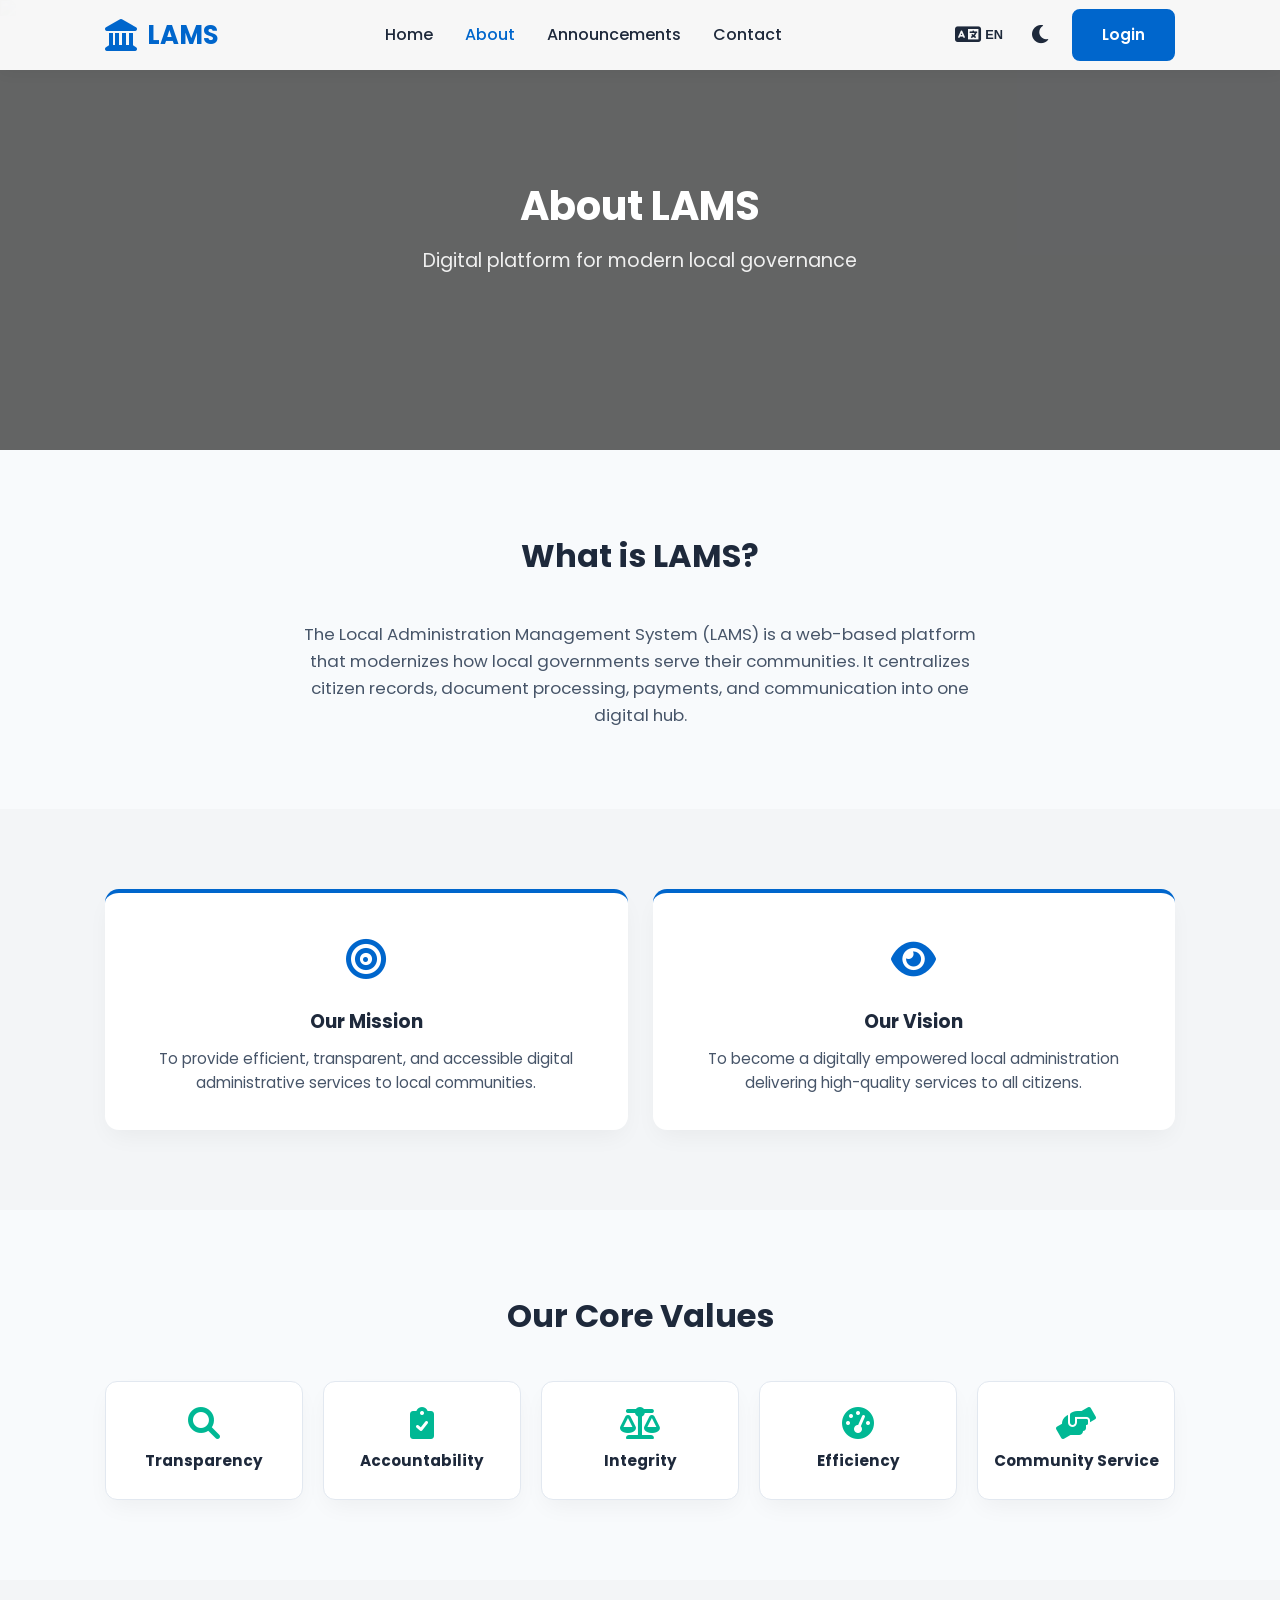
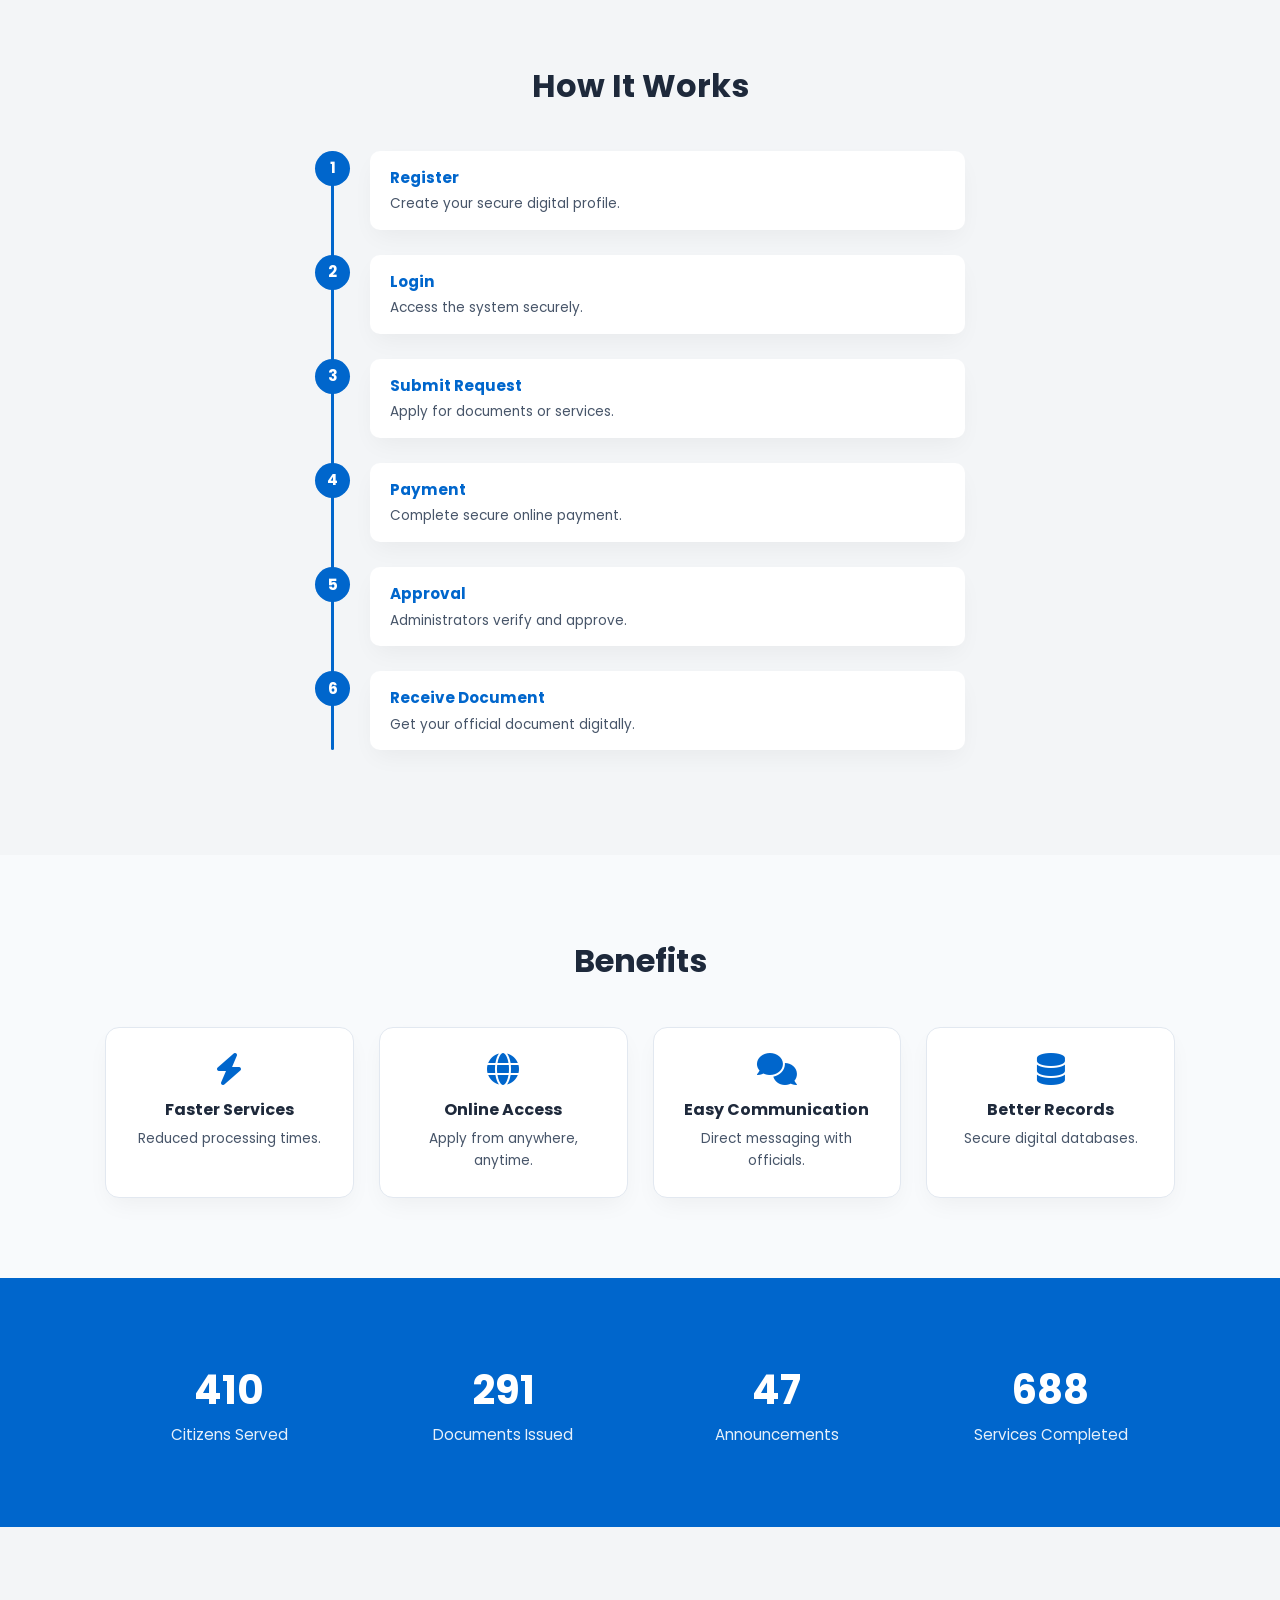
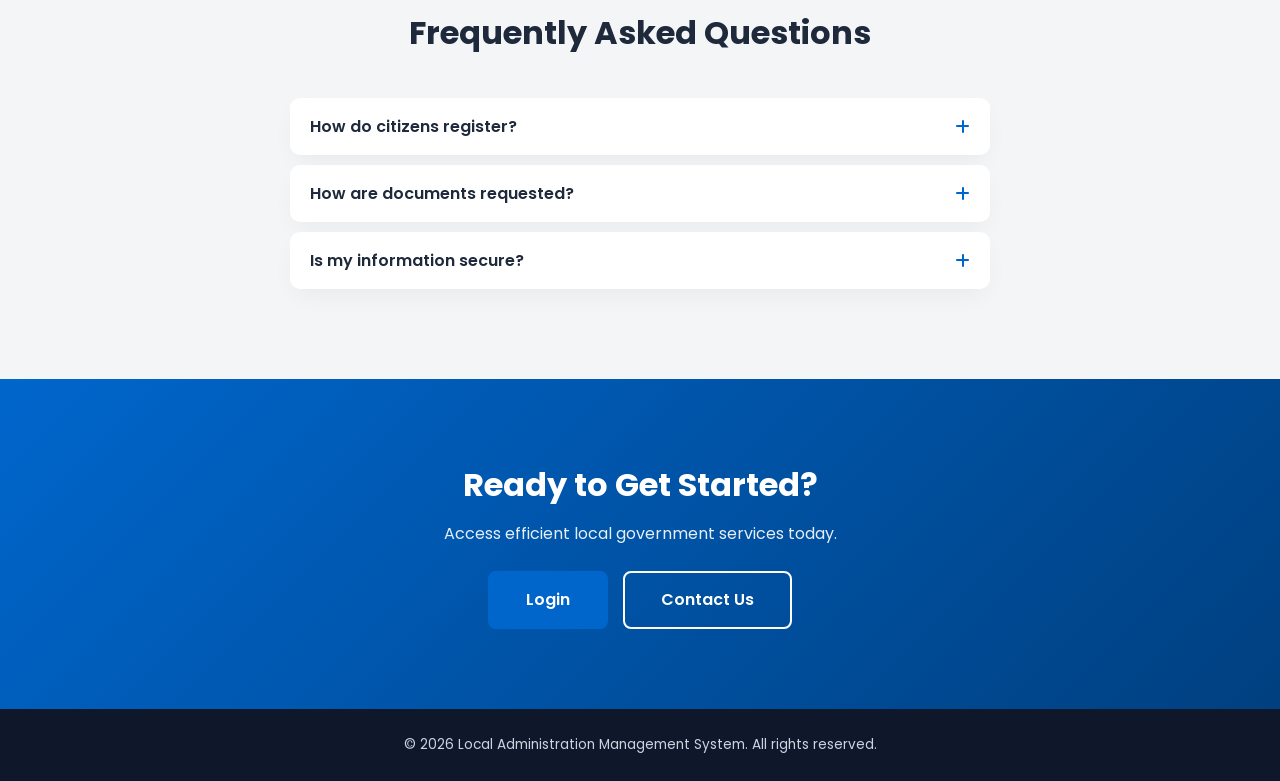
==== about.html @ 16b552a6 "Initial commit" ====
<!DOCTYPE html>
<html lang="en">
<head>
  <meta charset="UTF-8">
  <meta name="viewport" content="width=device-width, initial-scale=1.0, viewport-fit=cover">
  <meta name="description" content="About LAMS - Local Administration Management System.">
  <title>About Us | LAMS</title>
  <link rel="preconnect" href="https://fonts.googleapis.com">
  <link rel="preconnect" href="https://fonts.gstatic.com" crossorigin>
  <link href="https://fonts.googleapis.com/css2?family=Poppins:wght@300;400;500;600;700&display=swap" rel="stylesheet">
  <link rel="stylesheet" href="https://cdnjs.cloudflare.com/ajax/libs/font-awesome/6.0.0-beta3/css/all.min.css">
  <link rel="stylesheet" href="css/about.css">
</head>
<body>
  <!-- Navbar -->
  <header class="navbar" id="navbar">
    <div class="container nav-container">
      <a href="index.html" class="logo">
        <i class="fas fa-landmark"></i>
        <span>LAMS</span>
      </a>
      <button class="hamburger" id="hamburger" aria-label="Toggle menu">
        <span class="hamburger-line"></span>
        <span class="hamburger-line"></span>
        <span class="hamburger-line"></span>
      </button>
      <nav class="nav-menu" id="navMenu">
        <ul class="nav-list">
          <li><a href="index.html" class="nav-link">Home</a></li>
          <li><a href="about.html" class="nav-link active">About</a></li>
          <li><a href="announce.html" class="nav-link">Announcements</a></li>
          <li><a href="contact.html" class="nav-link">Contact</a></li>
          <li class="mobile-only"><a href="login.html" class="btn btn-primary mobile-login-btn">Login</a></li>
        </ul>
      </nav>
      <div class="nav-actions">
        <button id="languageToggle" class="icon-btn" title="Switch Language">
          <i class="fas fa-language"></i>
          <span class="lang-text">EN</span>
        </button>
        <button id="themeToggle" class="icon-btn" title="Toggle Theme">
          <i class="fas fa-moon"></i>
        </button>
        <a href="login.html" class="btn btn-primary desktop-login-btn">Login</a>
      </div>
    </div>
  </header>
  <div class="menu-overlay" id="menuOverlay"></div>

  <main>
    <!-- Hero Section -->
    <section class="about-hero">
      <!-- CHANGE IMAGE HERE: Edit the src below -->
      <img src="https://images.unsplash.com/photo-1454165804606-c3d57bc86b40?ixlib=rb-4.0.3&auto=format&fit=crop&w=1350&q=80" alt="Administration office" class="hero-bg-image">
      <div class="hero-overlay"></div>
      <div class="hero-content">
        <h1 class="hero-title">About LAMS</h1>
        <p class="hero-subtitle">Digital platform for modern local governance</p>
      </div>
    </section>

    <!-- About System -->
    <section class="about-system section-padding">
      <div class="container">
        <div class="section-header">
          <h2>What is LAMS?</h2>
        </div>
        <div class="about-content">
          <p>The Local Administration Management System (LAMS) is a web-based platform that modernizes how local governments serve their communities. It centralizes citizen records, document processing, payments, and communication into one digital hub.</p>
        </div>
      </div>
    </section>

    <!-- Mission & Vision -->
    <section class="mission-vision section-padding bg-light">
      <div class="container mission-vision-grid">
        <div class="mv-card">
          <div class="mv-icon"><i class="fas fa-bullseye"></i></div>
          <h3>Our Mission</h3>
          <p>To provide efficient, transparent, and accessible digital administrative services to local communities.</p>
        </div>
        <div class="mv-card">
          <div class="mv-icon"><i class="fas fa-eye"></i></div>
          <h3>Our Vision</h3>
          <p>To become a digitally empowered local administration delivering high-quality services to all citizens.</p>
        </div>
      </div>
    </section>

    <!-- Core Values -->
    <section class="core-values section-padding">
      <div class="container">
        <div class="section-header">
          <h2>Our Core Values</h2>
        </div>
        <div class="values-grid">
          <div class="value-card">
            <i class="fas fa-search"></i>
            <h3>Transparency</h3>
          </div>
          <div class="value-card">
            <i class="fas fa-clipboard-check"></i>
            <h3>Accountability</h3>
          </div>
          <div class="value-card">
            <i class="fas fa-balance-scale"></i>
            <h3>Integrity</h3>
          </div>
          <div class="value-card">
            <i class="fas fa-tachometer-alt"></i>
            <h3>Efficiency</h3>
          </div>
          <div class="value-card">
            <i class="fas fa-hands-helping"></i>
            <h3>Community Service</h3>
          </div>
        </div>
      </div>
    </section>

    <!-- How It Works -->
    <section class="how-it-works section-padding bg-light">
      <div class="container">
        <div class="section-header">
          <h2>How It Works</h2>
        </div>
        <div class="timeline">
          <div class="timeline-item">
            <div class="timeline-number">1</div>
            <div class="timeline-content"><h3>Register</h3><p>Create your secure digital profile.</p></div>
          </div>
          <div class="timeline-item">
            <div class="timeline-number">2</div>
            <div class="timeline-content"><h3>Login</h3><p>Access the system securely.</p></div>
          </div>
          <div class="timeline-item">
            <div class="timeline-number">3</div>
            <div class="timeline-content"><h3>Submit Request</h3><p>Apply for documents or services.</p></div>
          </div>
          <div class="timeline-item">
            <div class="timeline-number">4</div>
            <div class="timeline-content"><h3>Payment</h3><p>Complete secure online payment.</p></div>
          </div>
          <div class="timeline-item">
            <div class="timeline-number">5</div>
            <div class="timeline-content"><h3>Approval</h3><p>Administrators verify and approve.</p></div>
          </div>
          <div class="timeline-item">
            <div class="timeline-number">6</div>
            <div class="timeline-content"><h3>Receive Document</h3><p>Get your official document digitally.</p></div>
          </div>
        </div>
      </div>
    </section>

    <!-- Benefits -->
    <section class="benefits section-padding">
      <div class="container">
        <div class="section-header">
          <h2>Benefits</h2>
        </div>
        <div class="benefits-grid">
          <div class="benefit-card">
            <i class="fas fa-bolt"></i>
            <h3>Faster Services</h3>
            <p>Reduced processing times.</p>
          </div>
          <div class="benefit-card">
            <i class="fas fa-globe"></i>
            <h3>Online Access</h3>
            <p>Apply from anywhere, anytime.</p>
          </div>
          <div class="benefit-card">
            <i class="fas fa-comments"></i>
            <h3>Easy Communication</h3>
            <p>Direct messaging with officials.</p>
          </div>
          <div class="benefit-card">
            <i class="fas fa-database"></i>
            <h3>Better Records</h3>
            <p>Secure digital databases.</p>
          </div>
        </div>
      </div>
    </section>

    <!-- Stats -->
    <section class="stats section-padding">
      <div class="container">
        <div class="stats-grid">
          <div class="stat-item">
            <span class="stat-number" data-target="1250">0</span>
            <span class="stat-label">Citizens Served</span>
          </div>
          <div class="stat-item">
            <span class="stat-number" data-target="890">0</span>
            <span class="stat-label">Documents Issued</span>
          </div>
          <div class="stat-item">
            <span class="stat-number" data-target="145">0</span>
            <span class="stat-label">Announcements</span>
          </div>
          <div class="stat-item">
            <span class="stat-number" data-target="2100">0</span>
            <span class="stat-label">Services Completed</span>
          </div>
        </div>
      </div>
    </section>

    <!-- FAQ -->
    <section class="faq section-padding bg-light">
      <div class="container">
        <div class="section-header">
          <h2>Frequently Asked Questions</h2>
        </div>
        <div class="faq-list">
          <div class="faq-item">
            <button class="faq-question" aria-expanded="false">
              <span>How do citizens register?</span>
              <i class="fas fa-plus"></i>
            </button>
            <div class="faq-answer">
              <p>Register online through the LAMS portal with your national ID and create a secure account.</p>
            </div>
          </div>
          <div class="faq-item">
            <button class="faq-question" aria-expanded="false">
              <span>How are documents requested?</span>
              <i class="fas fa-plus"></i>
            </button>
            <div class="faq-answer">
              <p>Submit requests through online forms. Select document type, fill details, and submit for processing.</p>
            </div>
          </div>
          <div class="faq-item">
            <button class="faq-question" aria-expanded="false">
              <span>Is my information secure?</span>
              <i class="fas fa-plus"></i>
            </button>
            <div class="faq-answer">
              <p>Yes. LAMS uses enterprise-grade encryption and secure authentication to protect all data.</p>
            </div>
          </div>
        </div>
      </div>
    </section>

    <!-- CTA -->
    <section class="cta section-padding">
      <div class="container cta-content">
        <h2>Ready to Get Started?</h2>
        <p>Access efficient local government services today.</p>
        <div class="cta-buttons">
          <a href="login.html" class="btn btn-primary btn-lg">Login</a>
          <a href="contact.html" class="btn btn-outline-white btn-lg">Contact Us</a>
        </div>
      </div>
    </section>
  </main>

  <!-- Footer -->
  <footer class="footer">
    <div class="container footer-bottom">
      <p>&copy; <span id="year"></span> Local Administration Management System. All rights reserved.</p>
    </div>
  </footer>

  <button id="backToTop" class="back-to-top"><i class="fas fa-arrow-up"></i></button>

  <script src="js/about.js"></script>
</body>
</html>
---- css/about.css ----
/* about.css */
:root {
  --primary-color: #0066cc;
  --secondary-color: #004080;
  --accent-color: #00b894;
  --background: #f8fafc;
  --text-color: #1e293b;
  --text-light: #475569;
  --white: #ffffff;
  --card-bg: #ffffff;
  --card-shadow: 0 10px 25px -5px rgba(0, 0, 0, 0.05);
  --border-color: #e2e8f0;
  --navbar-bg: rgba(255, 255, 255, 0.95);
  --footer-bg: #0f172a;
  --footer-text: #cbd5e1;
  --hero-overlay: rgba(0, 0, 0, 0.6);
  --transition: all 0.3s ease;
}

body.dark-mode {
  --primary-color: #3399ff;
  --secondary-color: #1a73e8;
  --accent-color: #00b894;
  --background: #0f172a;
  --text-color: #f1f5f9;
  --text-light: #cbd5e1;
  --white: #1e293b;
  --card-bg: #1e293b;
  --card-shadow: 0 10px 25px -5px rgba(0, 0, 0, 0.4);
  --border-color: #334155;
  --navbar-bg: rgba(15, 23, 42, 0.95);
  --footer-bg: #020617;
  --footer-text: #94a3b8;
  --hero-overlay: rgba(0, 0, 0, 0.75);
}

* { margin: 0; padding: 0; box-sizing: border-box; }
html { scroll-behavior: smooth; }
body { font-family: 'Poppins', sans-serif; background: var(--background); color: var(--text-color); line-height: 1.6; transition: background 0.3s, color 0.3s; }
.container { width: 90%; max-width: 1100px; margin: 0 auto; padding: 0 15px; }
.section-padding { padding: 80px 0; }
.bg-light { background: rgba(0,0,0,0.02); }
body.dark-mode .bg-light { background: rgba(255,255,255,0.02); }
a { text-decoration: none; color: inherit; }
ul { list-style: none; }

/* Buttons */
.btn { display: inline-block; padding: 12px 28px; border-radius: 8px; font-weight: 600; font-size: 0.95rem; transition: var(--transition); cursor: pointer; border: 2px solid transparent; }
.btn-primary { background: var(--primary-color); color: #fff; border-color: var(--primary-color); }
.btn-primary:hover { background: var(--secondary-color); border-color: var(--secondary-color); transform: translateY(-2px); box-shadow: 0 8px 20px rgba(0,102,204,0.4); }
.btn-outline-white { background: transparent; color: #fff; border-color: #fff; }
.btn-outline-white:hover { background: #fff; color: var(--primary-color); transform: translateY(-2px); }
.btn-lg { padding: 14px 36px; font-size: 1rem; }
.icon-btn { background: transparent; border: none; color: var(--text-color); font-size: 1.3rem; cursor: pointer; padding: 8px; border-radius: 50%; display: flex; align-items: center; justify-content: center; transition: var(--transition); }
.icon-btn:hover { background: rgba(0,0,0,0.05); }
body.dark-mode .icon-btn:hover { background: rgba(255,255,255,0.1); }

/* Navbar */
.navbar { position: fixed; top: 0; left: 0; width: 100%; background: var(--navbar-bg); backdrop-filter: blur(10px); box-shadow: 0 2px 15px rgba(0,0,0,0.05); z-index: 1000; transition: var(--transition); }
.navbar.scrolled { box-shadow: 0 4px 20px rgba(0,0,0,0.1); }
.nav-container { display: flex; align-items: center; justify-content: space-between; height: 70px; }
.logo { display: flex; align-items: center; gap: 10px; font-size: 1.6rem; font-weight: 700; color: var(--primary-color); z-index: 1001; }
.logo i { font-size: 2rem; }
.nav-menu .nav-list { display: flex; gap: 32px; align-items: center; }
.nav-link { font-weight: 500; color: var(--text-color); padding: 5px 0; transition: color 0.2s; }
.nav-link:hover, .nav-link.active { color: var(--primary-color); }
.nav-actions { display: flex; align-items: center; gap: 12px; }
.desktop-login-btn { display: inline-block; }
.mobile-only { display: none; }
.lang-text { font-size: 0.8rem; font-weight: 600; margin-left: 4px; }

/* Hamburger */
.hamburger { display: none; flex-direction: column; justify-content: center; align-items: center; width: 40px; height: 40px; background: transparent; border: none; cursor: pointer; padding: 8px; z-index: 1001; position: relative; }
.hamburger-line { display: block; width: 24px; height: 3px; background: var(--text-color); border-radius: 3px; transition: all 0.3s ease-in-out; position: absolute; }
.hamburger-line:nth-child(1) { transform: translateY(-8px); }
.hamburger-line:nth-child(2) { transform: translateY(0); }
.hamburger-line:nth-child(3) { transform: translateY(8px); }
.hamburger.active .hamburger-line:nth-child(1) { transform: translateY(0) rotate(45deg); }
.hamburger.active .hamburger-line:nth-child(2) { opacity: 0; }
.hamburger.active .hamburger-line:nth-child(3) { transform: translateY(0) rotate(-45deg); }
.menu-overlay { position: fixed; top: 0; left: 0; width: 100%; height: 100%; background: rgba(0,0,0,0.5); z-index: 998; opacity: 0; visibility: hidden; transition: all 0.3s; }
.menu-overlay.active { opacity: 1; visibility: visible; }

/* Hero */
.about-hero { height: 50vh; min-height: 350px; position: relative; display: flex; align-items: center; justify-content: center; text-align: center; color: #fff; overflow: hidden; }
.hero-bg-image { position: absolute; top: 0; left: 0; width: 100%; height: 100%; object-fit: cover; object-position: center; z-index: 0; }
.hero-overlay { position: absolute; top: 0; left: 0; width: 100%; height: 100%; background: var(--hero-overlay); z-index: 1; }
.hero-content { position: relative; z-index: 2; max-width: 700px; }
.hero-title { font-size: 2.5rem; font-weight: 700; margin-bottom: 0.5rem; }
.hero-subtitle { font-size: 1.2rem; opacity: 0.9; }

/* Sections */
.section-header { text-align: center; margin-bottom: 40px; }
.section-header h2 { font-size: 2rem; font-weight: 700; }

/* About Content */
.about-content { max-width: 700px; margin: 0 auto; text-align: center; }
.about-content p { color: var(--text-light); font-size: 1.05rem; }

/* Mission & Vision */
.mission-vision-grid { display: grid; grid-template-columns: repeat(auto-fit, minmax(300px, 1fr)); gap: 25px; }
.mv-card { background: var(--card-bg); padding: 35px 25px; border-radius: 14px; box-shadow: var(--card-shadow); text-align: center; transition: var(--transition); border-top: 4px solid var(--primary-color); }
.mv-card:hover { transform: translateY(-6px); }
.mv-icon { font-size: 2.5rem; color: var(--primary-color); margin-bottom: 15px; }
.mv-card h3 { margin-bottom: 10px; }
.mv-card p { color: var(--text-light); font-size: 0.95rem; }

/* Core Values */
.values-grid { display: grid; grid-template-columns: repeat(auto-fit, minmax(180px, 1fr)); gap: 20px; }
.value-card { background: var(--card-bg); padding: 25px 15px; border-radius: 12px; box-shadow: var(--card-shadow); text-align: center; transition: var(--transition); border: 1px solid var(--border-color); }
.value-card:hover { transform: translateY(-5px); border-color: var(--primary-color); }
.value-card i { font-size: 2rem; color: var(--accent-color); margin-bottom: 10px; }
.value-card h3 { font-size: 0.95rem; }

/* Timeline */
.timeline { max-width: 650px; margin: 0 auto; position: relative; padding-left: 35px; }
.timeline::before { content: ''; position: absolute; left: 16px; top: 0; bottom: 0; width: 3px; background: var(--primary-color); border-radius: 3px; }
.timeline-item { position: relative; margin-bottom: 25px; padding-left: 20px; }
.timeline-number { position: absolute; left: -35px; top: 0; width: 35px; height: 35px; background: var(--primary-color); color: #fff; border-radius: 50%; display: flex; align-items: center; justify-content: center; font-weight: 700; font-size: 0.95rem; z-index: 2; }
.timeline-content { background: var(--card-bg); padding: 15px 20px; border-radius: 10px; box-shadow: var(--card-shadow); }
.timeline-content h3 { color: var(--primary-color); font-size: 0.95rem; margin-bottom: 3px; }
.timeline-content p { color: var(--text-light); font-size: 0.85rem; }

/* Benefits */
.benefits-grid { display: grid; grid-template-columns: repeat(auto-fit, minmax(220px, 1fr)); gap: 25px; }
.benefit-card { background: var(--card-bg); padding: 25px 20px; border-radius: 14px; box-shadow: var(--card-shadow); text-align: center; transition: var(--transition); border: 1px solid var(--border-color); }
.benefit-card:hover { transform: translateY(-5px); }
.benefit-card i { font-size: 2rem; color: var(--primary-color); margin-bottom: 12px; }
.benefit-card h3 { margin-bottom: 6px; font-size: 1rem; }
.benefit-card p { color: var(--text-light); font-size: 0.85rem; }

/* Stats */
.stats { background: var(--primary-color); color: #fff; }
.stats-grid { display: grid; grid-template-columns: repeat(auto-fit, minmax(180px, 1fr)); gap: 25px; text-align: center; }
.stat-number { font-size: 2.5rem; font-weight: 700; display: block; }
.stat-label { font-size: 0.95rem; opacity: 0.9; }

/* FAQ */
.faq-list { max-width: 700px; margin: 0 auto; }
.faq-item { margin-bottom: 10px; border-radius: 10px; overflow: hidden; background: var(--card-bg); box-shadow: var(--card-shadow); }
.faq-question { width: 100%; padding: 16px 20px; background: none; border: none; text-align: left; font-size: 1rem; font-weight: 600; color: var(--text-color); cursor: pointer; display: flex; justify-content: space-between; align-items: center; font-family: 'Poppins', sans-serif; }
.faq-question:hover { background: rgba(0,102,204,0.03); }
.faq-question i { color: var(--primary-color); transition: transform 0.3s; }
.faq-question[aria-expanded="true"] i { transform: rotate(45deg); }
.faq-answer { max-height: 0; overflow: hidden; transition: max-height 0.4s, padding 0.4s; }
.faq-answer p { padding: 0 20px 16px; color: var(--text-light); font-size: 0.9rem; }
.faq-item.active .faq-answer { max-height: 200px; }

/* CTA */
.cta { background: linear-gradient(135deg, var(--primary-color), var(--secondary-color)); color: #fff; text-align: center; }
.cta-content h2 { font-size: 2rem; margin-bottom: 10px; }
.cta-content p { margin-bottom: 25px; opacity: 0.9; }
.cta-buttons { display: flex; gap: 15px; justify-content: center; flex-wrap: wrap; }

/* Footer */
.footer { background: var(--footer-bg); color: var(--footer-text); padding: 25px 0; }
.footer-bottom { text-align: center; font-size: 0.85rem; }

/* Back to Top */
.back-to-top { position: fixed; bottom: 30px; right: 30px; background: var(--primary-color); color: #fff; width: 44px; height: 44px; border-radius: 50%; display: flex; align-items: center; justify-content: center; border: none; cursor: pointer; opacity: 0; visibility: hidden; transform: translateY(20px); transition: var(--transition); z-index: 997; box-shadow: 0 4px 15px rgba(0,102,204,0.4); }
.back-to-top.visible { opacity: 1; visibility: visible; transform: translateY(0); }

/* Scroll Reveal */
.scroll-reveal { opacity: 0; transform: translateY(25px); transition: opacity 0.5s, transform 0.5s; }
.scroll-reveal.revealed { opacity: 1; transform: translateY(0); }

/* Responsive */
@media (max-width: 992px) {
  .hamburger { display: flex; }
  .nav-menu { position: fixed; top: 0; right: -100%; width: 280px; max-width: 80%; height: 100vh; background: var(--card-bg); box-shadow: -5px 0 30px rgba(0,0,0,0.15); z-index: 999; transition: right 0.4s; display: flex; flex-direction: column; padding: 90px 25px 25px; overflow-y: auto; }
  .nav-menu.active { right: 0; }
  .nav-menu .nav-list { flex-direction: column; gap: 0; }
  .nav-menu .nav-list li { border-bottom: 1px solid var(--border-color); }
  .nav-link { display: block; padding: 14px 10px; font-size: 1.05rem; }
  .mobile-only { display: block; }
  .mobile-login-btn { width: 100%; text-align: center; margin-top: 10px; }
  .desktop-login-btn { display: none; }
  .hero-title { font-size: 2rem; }
}
@media (max-width: 600px) {
  .nav-menu { width: 100%; max-width: 100%; }
  .hero-title { font-size: 1.7rem; }
  .section-header h2 { font-size: 1.6rem; }
  .section-padding { padding: 60px 0; }
  .about-hero { height: 40vh; min-height: 280px; }
}
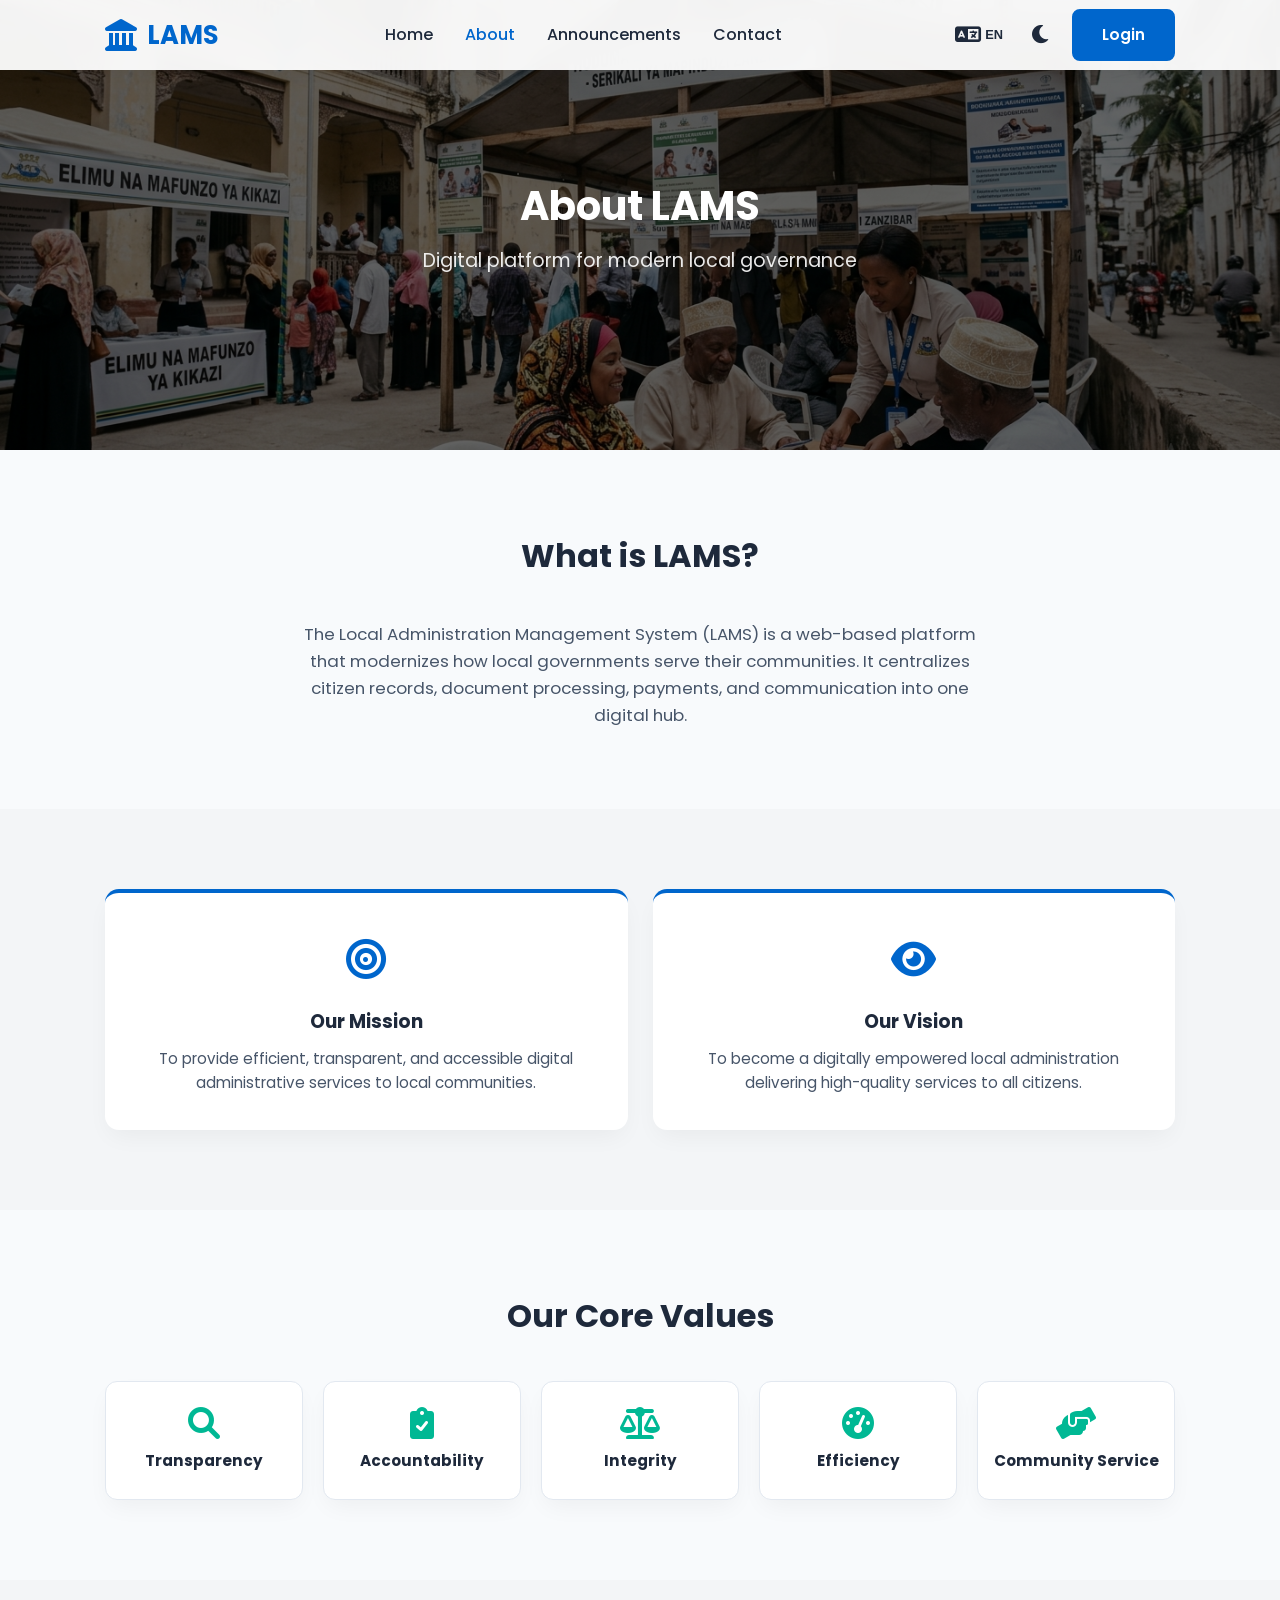
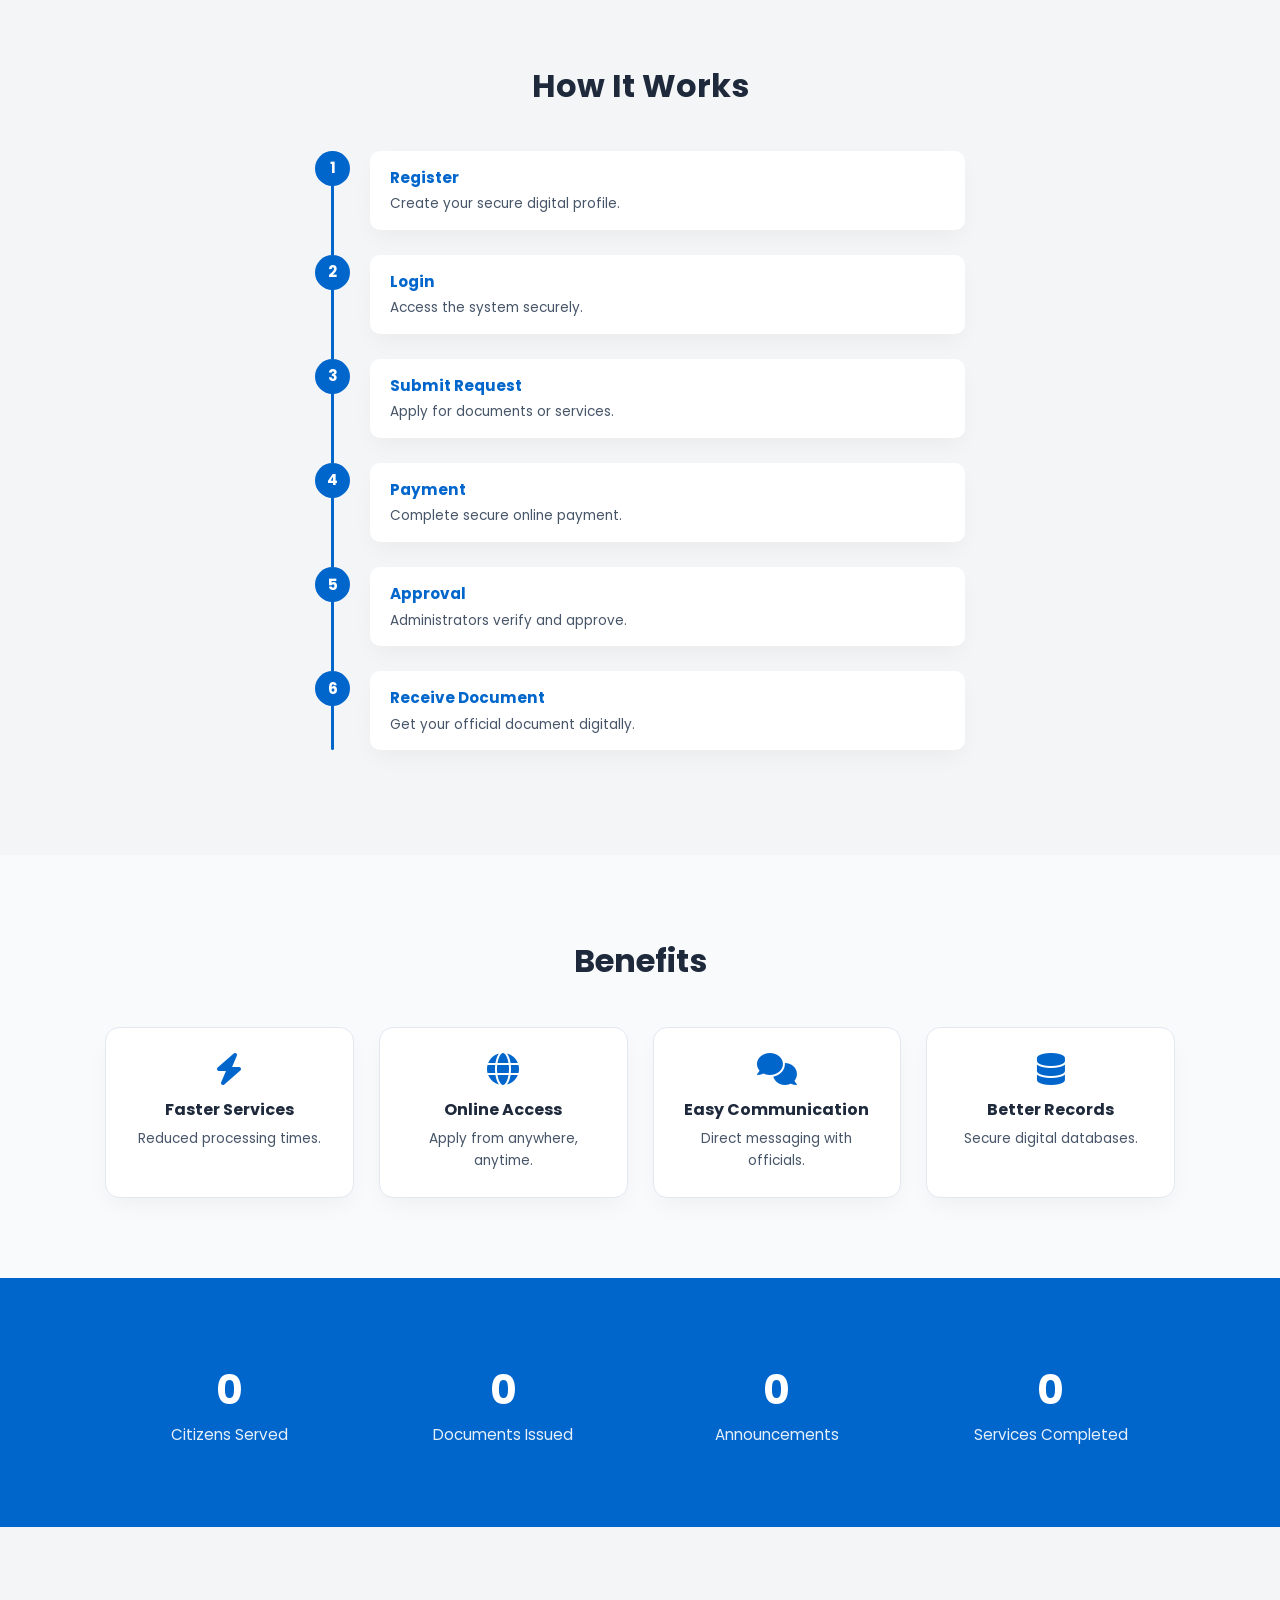
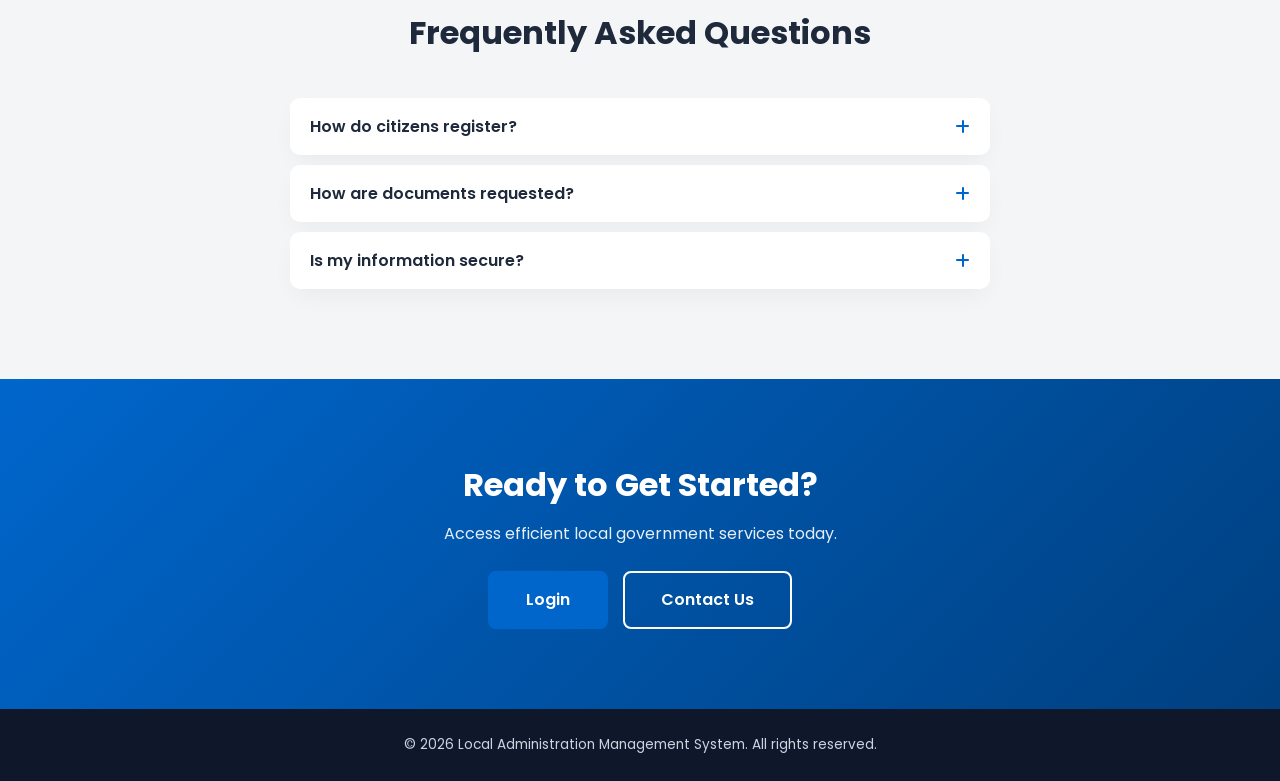
==== commit d8767db3: "project lams" ====
--- a/about.html
+++ b/about.html
@@ -15,9 +15,9 @@
   <!-- Navbar -->
   <header class="navbar" id="navbar">
     <div class="container nav-container">
-      <a href="index.html" class="logo">
+      <a href="index.html" class="logo" id="brandLogo">
         <i class="fas fa-landmark"></i>
-        <span>LAMS</span>
+        <span id="systemNameShort">LAMS</span>
       </a>
       <button class="hamburger" id="hamburger" aria-label="Toggle menu">
         <span class="hamburger-line"></span>
@@ -50,8 +50,7 @@
   <main>
     <!-- Hero Section -->
     <section class="about-hero">
-      <!-- CHANGE IMAGE HERE: Edit the src below -->
-      <img src="https://images.unsplash.com/photo-1454165804606-c3d57bc86b40?ixlib=rb-4.0.3&auto=format&fit=crop&w=1350&q=80" alt="Administration office" class="hero-bg-image">
+      <img src="image/about.png" alt="Administration office" class="hero-bg-image">
       <div class="hero-overlay"></div>
       <div class="hero-content">
         <h1 class="hero-title">About LAMS</h1>
@@ -63,10 +62,10 @@
     <section class="about-system section-padding">
       <div class="container">
         <div class="section-header">
-          <h2>What is LAMS?</h2>
+          <h2 id="aboutTitle">What is LAMS?</h2>
         </div>
         <div class="about-content">
-          <p>The Local Administration Management System (LAMS) is a web-based platform that modernizes how local governments serve their communities. It centralizes citizen records, document processing, payments, and communication into one digital hub.</p>
+          <p id="aboutDescription">The Local Administration Management System (LAMS) is a web-based platform that modernizes how local governments serve their communities. It centralizes citizen records, document processing, payments, and communication into one digital hub.</p>
         </div>
       </div>
     </section>
@@ -77,12 +76,12 @@
         <div class="mv-card">
           <div class="mv-icon"><i class="fas fa-bullseye"></i></div>
           <h3>Our Mission</h3>
-          <p>To provide efficient, transparent, and accessible digital administrative services to local communities.</p>
+          <p id="missionText">To provide efficient, transparent, and accessible digital administrative services to local communities.</p>
         </div>
         <div class="mv-card">
           <div class="mv-icon"><i class="fas fa-eye"></i></div>
           <h3>Our Vision</h3>
-          <p>To become a digitally empowered local administration delivering high-quality services to all citizens.</p>
+          <p id="visionText">To become a digitally empowered local administration delivering high-quality services to all citizens.</p>
         </div>
       </div>
     </section>
@@ -93,7 +92,7 @@
         <div class="section-header">
           <h2>Our Core Values</h2>
         </div>
-        <div class="values-grid">
+        <div class="values-grid" id="valuesGrid">
           <div class="value-card">
             <i class="fas fa-search"></i>
             <h3>Transparency</h3>
@@ -187,21 +186,21 @@
     <!-- Stats -->
     <section class="stats section-padding">
       <div class="container">
-        <div class="stats-grid">
-          <div class="stat-item">
-            <span class="stat-number" data-target="1250">0</span>
+        <div class="stats-grid" id="statsGrid">
+          <div class="stat-item">
+            <span class="stat-number" id="statCitizens">0</span>
             <span class="stat-label">Citizens Served</span>
           </div>
           <div class="stat-item">
-            <span class="stat-number" data-target="890">0</span>
+            <span class="stat-number" id="statDocuments">0</span>
             <span class="stat-label">Documents Issued</span>
           </div>
           <div class="stat-item">
-            <span class="stat-number" data-target="145">0</span>
+            <span class="stat-number" id="statAnnouncements">0</span>
             <span class="stat-label">Announcements</span>
           </div>
           <div class="stat-item">
-            <span class="stat-number" data-target="2100">0</span>
+            <span class="stat-number" id="statServices">0</span>
             <span class="stat-label">Services Completed</span>
           </div>
         </div>
@@ -214,7 +213,7 @@
         <div class="section-header">
           <h2>Frequently Asked Questions</h2>
         </div>
-        <div class="faq-list">
+        <div class="faq-list" id="faqList">
           <div class="faq-item">
             <button class="faq-question" aria-expanded="false">
               <span>How do citizens register?</span>
@@ -262,12 +261,13 @@
   <!-- Footer -->
   <footer class="footer">
     <div class="container footer-bottom">
-      <p>&copy; <span id="year"></span> Local Administration Management System. All rights reserved.</p>
+      <p>&copy; <span id="year"></span> <span id="footerOrgName">Local Administration Management System</span>. All rights reserved.</p>
     </div>
   </footer>
 
   <button id="backToTop" class="back-to-top"><i class="fas fa-arrow-up"></i></button>
 
+  <script src="js/api.js"></script>
   <script src="js/about.js"></script>
 </body>
 </html>
--- a/css/about.css
+++ b/css/about.css
@@ -15,6 +15,7 @@
   --footer-text: #cbd5e1;
   --hero-overlay: rgba(0, 0, 0, 0.6);
   --transition: all 0.3s ease;
+  --danger: #ef4444;
 }
 
 body.dark-mode {
@@ -164,6 +165,10 @@
 .scroll-reveal { opacity: 0; transform: translateY(25px); transition: opacity 0.5s, transform 0.5s; }
 .scroll-reveal.revealed { opacity: 1; transform: translateY(0); }
 
+/* Loading States */
+.loading-shimmer { background: linear-gradient(90deg, var(--border-color) 25%, var(--card-bg) 50%, var(--border-color) 75%); background-size: 200% 100%; animation: shimmer 1.5s infinite; border-radius: 8px; }
+@keyframes shimmer { 0% { background-position: 200% 0; } 100% { background-position: -200% 0; } }
+
 /* Responsive */
 @media (max-width: 992px) {
   .hamburger { display: flex; }
@@ -183,4 +188,5 @@
   .section-header h2 { font-size: 1.6rem; }
   .section-padding { padding: 60px 0; }
   .about-hero { height: 40vh; min-height: 280px; }
+  .stats-grid { grid-template-columns: 1fr 1fr; }
 }
